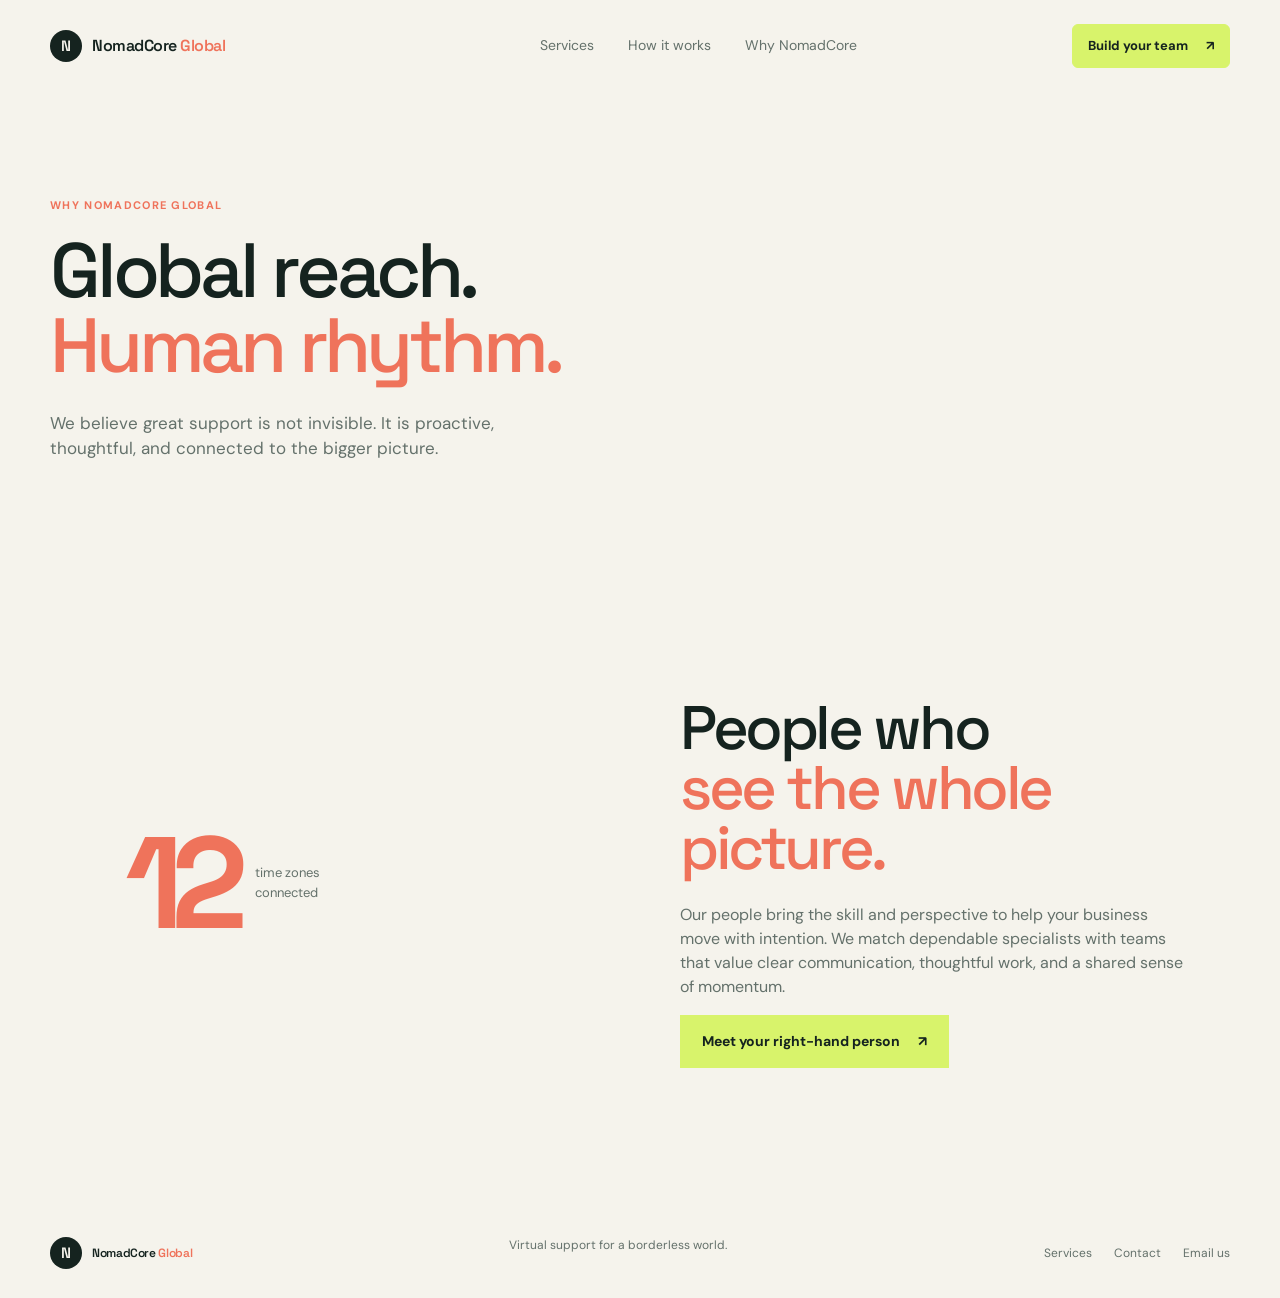
==== about.html @ 31a0516f "Create NomadCore Global website" ====
<!doctype html>
<html lang="en">
<head>
	<meta charset="utf-8">
	<meta name="viewport" content="width=device-width, initial-scale=1">
	<meta name="description" content="Learn why NomadCore Global takes a human, thoughtful approach to remote support.">
	<title>Why NomadCore | NomadCore Global</title>
	<link rel="preconnect" href="https://fonts.googleapis.com">
	<link rel="preconnect" href="https://fonts.gstatic.com" crossorigin>
	<link href="https://fonts.googleapis.com/css2?family=DM+Sans:wght@400;500;600;700&family=Space+Grotesk:wght@500;600;700&display=swap" rel="stylesheet">
	<link href="https://cdn.jsdelivr.net/npm/bootstrap@5.3.3/dist/css/bootstrap.min.css" rel="stylesheet">
	<link rel="stylesheet" href="style.css">
</head>
<body>
	<header class="site-header">
		<a class="brand" href="index.html" aria-label="NomadCore Global home"><span class="brand-mark">N</span><span>NomadCore <strong>Global</strong></span></a>
		<nav class="main-nav" aria-label="Main navigation"><a href="services.html">Services</a><a href="how-it-works.html">How it works</a><a href="about.html">Why NomadCore</a></nav>
		<a class="button button-small btn" href="contact.html">Build your team <span aria-hidden="true">↗</span></a>
	</header>
	<main>
		<section class="section-wrap about-page-intro"><p class="eyebrow">Why NomadCore Global</p><h1>Global reach.<br><em>Human rhythm.</em></h1><p class="hero-text">We believe great support is not invisible. It is proactive, thoughtful, and connected to the bigger picture.</p></section>
		<section class="section-wrap about-section about-page-section"><div class="about-stat"><strong>12</strong><span>time zones<br>connected</span></div><div class="about-copy"><h2>People who<br><em>see the whole picture.</em></h2><p>Our people bring the skill and perspective to help your business move with intention. We match dependable specialists with teams that value clear communication, thoughtful work, and a shared sense of momentum.</p><a class="button" href="contact.html">Meet your right-hand person <span aria-hidden="true">↗</span></a></div></section>
	</main>
	<footer class="site-footer"><a class="brand" href="index.html"><span class="brand-mark">N</span><span>NomadCore <strong>Global</strong></span></a><p>Virtual support for a borderless world.</p><div class="footer-links"><a href="services.html">Services</a><a href="contact.html">Contact</a><a href="mailto:hello@nomadcore.global">Email us</a></div></footer>
</body>
<script src="https://cdn.jsdelivr.net/npm/bootstrap@5.3.3/dist/js/bootstrap.bundle.min.js"></script>
</html>
---- style.css ----
:root { --ink: #15231f; --muted: #64716b; --cream: #f5f3ec; --lime: #d8f36b; --line: #dce2d8; --coral: #ef735b; }
* { box-sizing: border-box; }
html { scroll-behavior: smooth; }
body { margin: 0; color: var(--ink); background: var(--cream); font-family: "DM Sans", sans-serif; line-height: 1.5; }
a { color: inherit; text-decoration: none; }
.site-header, .site-footer, .section-wrap { width: min(1180px, calc(100% - 80px)); margin-inline: auto; }
.site-header { display: flex; align-items: center; justify-content: space-between; padding: 24px 0; }
.brand { display: inline-flex; align-items: center; gap: 10px; font-family: "Space Grotesk", sans-serif; font-weight: 600; letter-spacing: -.03em; }
.brand strong { color: var(--coral); font-weight: 600; }
.brand-mark { display: grid; place-items: center; width: 32px; height: 32px; color: var(--cream); background: var(--ink); border-radius: 50%; font-size: 15px; }
.main-nav { display: flex; gap: 34px; margin-left: 100px; color: var(--muted); font-size: 14px; }
.main-nav a, .footer-links a { transition: color .2s ease; }.main-nav a:hover, .footer-links a:hover { color: var(--coral); }
.button { display: inline-flex; align-items: center; gap: 18px; padding: 15px 21px; color: var(--ink); background: var(--lime); border: 1px solid var(--lime); font-weight: 700; font-size: 14px; transition: transform .2s ease, background .2s ease; }.button:hover { transform: translateY(-3px); background: #e4ff88; }.button-small { padding: 11px 15px; font-size: 13px; }
.hero { display: grid; grid-template-columns: 1fr .87fr; gap: 90px; align-items: center; min-height: 670px; padding: 65px 0 100px; }
.eyebrow { display: flex; align-items: center; gap: 9px; margin: 0 0 20px; color: var(--coral); font-size: 11px; font-weight: 700; letter-spacing: .12em; text-transform: uppercase; }.eyebrow-dot { width: 7px; height: 7px; background: var(--coral); border-radius: 50%; }
h1, h2, h3, p { margin-top: 0; } h1, h2 { font-family: "Space Grotesk", sans-serif; letter-spacing: -.055em; line-height: .98; } h1 { max-width: 680px; margin-bottom: 27px; font-size: clamp(48px, 6vw, 82px); } h2 { margin-bottom: 25px; font-size: clamp(38px, 4.8vw, 62px); } em { color: var(--coral); font-style: normal; }
.hero-text { max-width: 500px; color: var(--muted); font-size: 17px; }.hero-actions { display: flex; align-items: center; gap: 28px; margin-top: 35px; }.text-link { display: inline-flex; gap: 11px; align-items: center; border-bottom: 1px solid var(--ink); padding-bottom: 4px; font-size: 14px; font-weight: 700; }.text-link span { color: var(--coral); }
.page-intro, .about-page-intro { padding: 105px 0 80px; }.page-intro h1, .about-page-intro h1 { margin-bottom: 27px; }.page-hero { padding: 105px 0 95px; }.page-hero h1 { margin-bottom: 0; }.process-section { padding-top: 0; }.services-page-section { padding-top: 0; }.about-page-section { padding-top: 45px; }.contact-page-section { min-height: 520px; display: grid; place-items: center; }
.hero-proof { display: flex; align-items: center; gap: 14px; margin-top: 70px; color: var(--muted); font-size: 11px; line-height: 1.45; }.hero-proof strong { color: var(--ink); font-size: 12px; }.avatar-stack { display: flex; padding-left: 6px; }.avatar-stack span { display: grid; place-items: center; width: 32px; height: 32px; margin-left: -6px; border: 2px solid var(--cream); border-radius: 50%; background: var(--coral); color: white; font-size: 9px; font-weight: 700; }.avatar-stack span:nth-child(2) { background: #8ab3a1; }.avatar-stack span:nth-child(3) { background: #e2a36a; }
.hero-visual { position: relative; }.visual-frame { position: relative; height: 545px; margin-right: 35px; overflow: hidden; border-radius: 180px 180px 0 0; }.visual-frame::after { position: absolute; inset: 0; content: ""; background: linear-gradient(180deg, transparent 55%, rgba(21,35,31,.33)); }.visual-frame img { width: 100%; height: 100%; object-fit: cover; }.availability-card { position: absolute; z-index: 2; right: -35px; bottom: 42px; display: grid; grid-template-columns: auto 1fr auto; align-items: center; gap: 9px; width: 205px; padding: 15px; background: white; box-shadow: 0 12px 28px rgba(21,35,31,.12); font-size: 11px; }.availability-card span:last-child { color: var(--coral); font-weight: 700; }.status-dot { width: 7px; height: 7px; background: #62ba76; border-radius: 50%; }.location-note { position: absolute; left: -37px; bottom: -17px; display: flex; align-items: center; gap: 10px; padding: 14px 18px; background: var(--lime); font-size: 11px; line-height: 1.2; }.location-note > span:first-child { font-size: 22px; }.location-note strong { font-size: 13px; }
.marquee { overflow: hidden; color: var(--cream); background: var(--ink); }.marquee-inner { display: flex; justify-content: space-around; align-items: center; min-width: 850px; padding: 18px 0; font-family: "Space Grotesk", sans-serif; font-size: 12px; letter-spacing: .15em; }.marquee i { color: var(--lime); font-style: normal; }
.services-section { padding: 120px 0 130px; }.section-heading { display: flex; justify-content: space-between; gap: 50px; align-items: end; margin-bottom: 55px; }.section-heading h2 { margin-bottom: 0; }.section-intro { max-width: 310px; margin-bottom: 5px; color: var(--muted); font-size: 15px; }.service-grid { display: grid; grid-template-columns: repeat(3, 1fr); gap: 17px; }.service-card { position: relative; min-height: 355px; padding: 30px; border: 1px solid var(--line); transition: transform .2s ease, box-shadow .2s ease; }.service-card:hover { transform: translateY(-6px); box-shadow: 0 16px 28px rgba(21,35,31,.08); }.service-card.featured { color: var(--cream); background: var(--ink); border-color: var(--ink); }.service-number { color: var(--coral); font-family: "Space Grotesk", sans-serif; font-size: 12px; }.service-icon { margin: 44px 0 21px; color: var(--coral); font-size: 33px; }.service-card h3 { margin-bottom: 12px; font-family: "Space Grotesk", sans-serif; font-size: 22px; letter-spacing: -.04em; }.service-card p { max-width: 270px; margin-bottom: 27px; color: var(--muted); font-size: 13px; }.featured p { color: #b7c2b9; }.service-card a { position: absolute; bottom: 30px; font-size: 12px; font-weight: 700; }.service-card a span { margin-left: 8px; color: var(--coral); }
.dark-section { padding: 115px 0; color: var(--cream); background: var(--ink); }.process-layout { display: grid; grid-template-columns: .8fr 1fr; gap: 130px; }.light { color: var(--lime); }.dark-copy { max-width: 370px; margin: 32px 0; color: #a9b8ae; font-size: 15px; }.button-light { color: var(--ink); background: var(--lime); }.steps { border-top: 1px solid #405149; }.step { display: grid; grid-template-columns: 60px 1fr; gap: 20px; padding: 28px 0; border-bottom: 1px solid #405149; }.step > span { color: var(--coral); font-size: 12px; }.step h3 { margin-bottom: 8px; font-family: "Space Grotesk", sans-serif; font-size: 19px; letter-spacing: -.03em; }.step p { max-width: 400px; margin: 0; color: #99a99e; font-size: 13px; }
.about-section { display: grid; grid-template-columns: 1fr 1.1fr; gap: 130px; align-items: center; padding: 140px 0; }.about-stat { display: flex; align-items: center; gap: 20px; padding-left: 15%; }.about-stat strong { color: var(--coral); font-family: "Space Grotesk", sans-serif; font-size: 130px; letter-spacing: -.1em; line-height: .8; }.about-stat span { color: var(--muted); font-size: 13px; }.about-copy { max-width: 510px; }.about-copy p:not(.eyebrow) { color: var(--muted); font-size: 16px; }
.contact-section { padding: 105px 0; color: var(--cream); background: var(--coral); }.contact-inner { text-align: center; }.contact-section .eyebrow { justify-content: center; color: var(--ink); }.contact-section h2 { margin-bottom: 20px; }.contact-section p:not(.eyebrow) { max-width: 400px; margin: 0 auto 30px; color: #ffe2d9; font-size: 15px; }.contact-section em { color: var(--ink); }
.site-footer { display: flex; align-items: center; justify-content: space-between; gap: 25px; padding: 28px 0; font-size: 12px; }.site-footer p { color: var(--muted); }.footer-links { display: flex; gap: 22px; color: var(--muted); }
@media (max-width: 800px) { .site-header, .site-footer, .section-wrap { width: min(100% - 40px, 560px); }.main-nav { display: none; }.site-header .button-small { display: inline-flex; }.hero { display: block; padding: 50px 0 85px; }.hero h1 { font-size: clamp(47px, 13vw, 70px); }.hero-visual { margin-top: 70px; }.visual-frame { height: 430px; margin-right: 20px; }.availability-card { right: -20px; }.location-note { left: -12px; }.page-intro, .about-page-intro, .page-hero { padding: 70px 0 55px; }.section-heading, .process-layout, .about-section { display: block; }.section-heading { margin-bottom: 36px; }.section-intro { margin-top: 25px; }.service-grid { grid-template-columns: 1fr; }.service-card { min-height: 315px; }.process-layout > div:first-child { margin-bottom: 65px; }.about-stat { justify-content: center; padding: 0; margin-bottom: 80px; }.about-stat strong { font-size: 110px; }.site-footer { align-items: flex-start; flex-direction: column; }.site-footer p { margin-bottom: 0; }.footer-links { flex-wrap: wrap; } }
@media (max-width: 440px) { .site-header .button-small { padding: 9px; font-size: 11px; }.brand { font-size: 13px; }.hero-actions { align-items: flex-start; flex-direction: column; gap: 22px; }.availability-card { bottom: 22px; }.marquee-inner { gap: 28px; justify-content: flex-start; }.contact-section { padding: 80px 0; } }
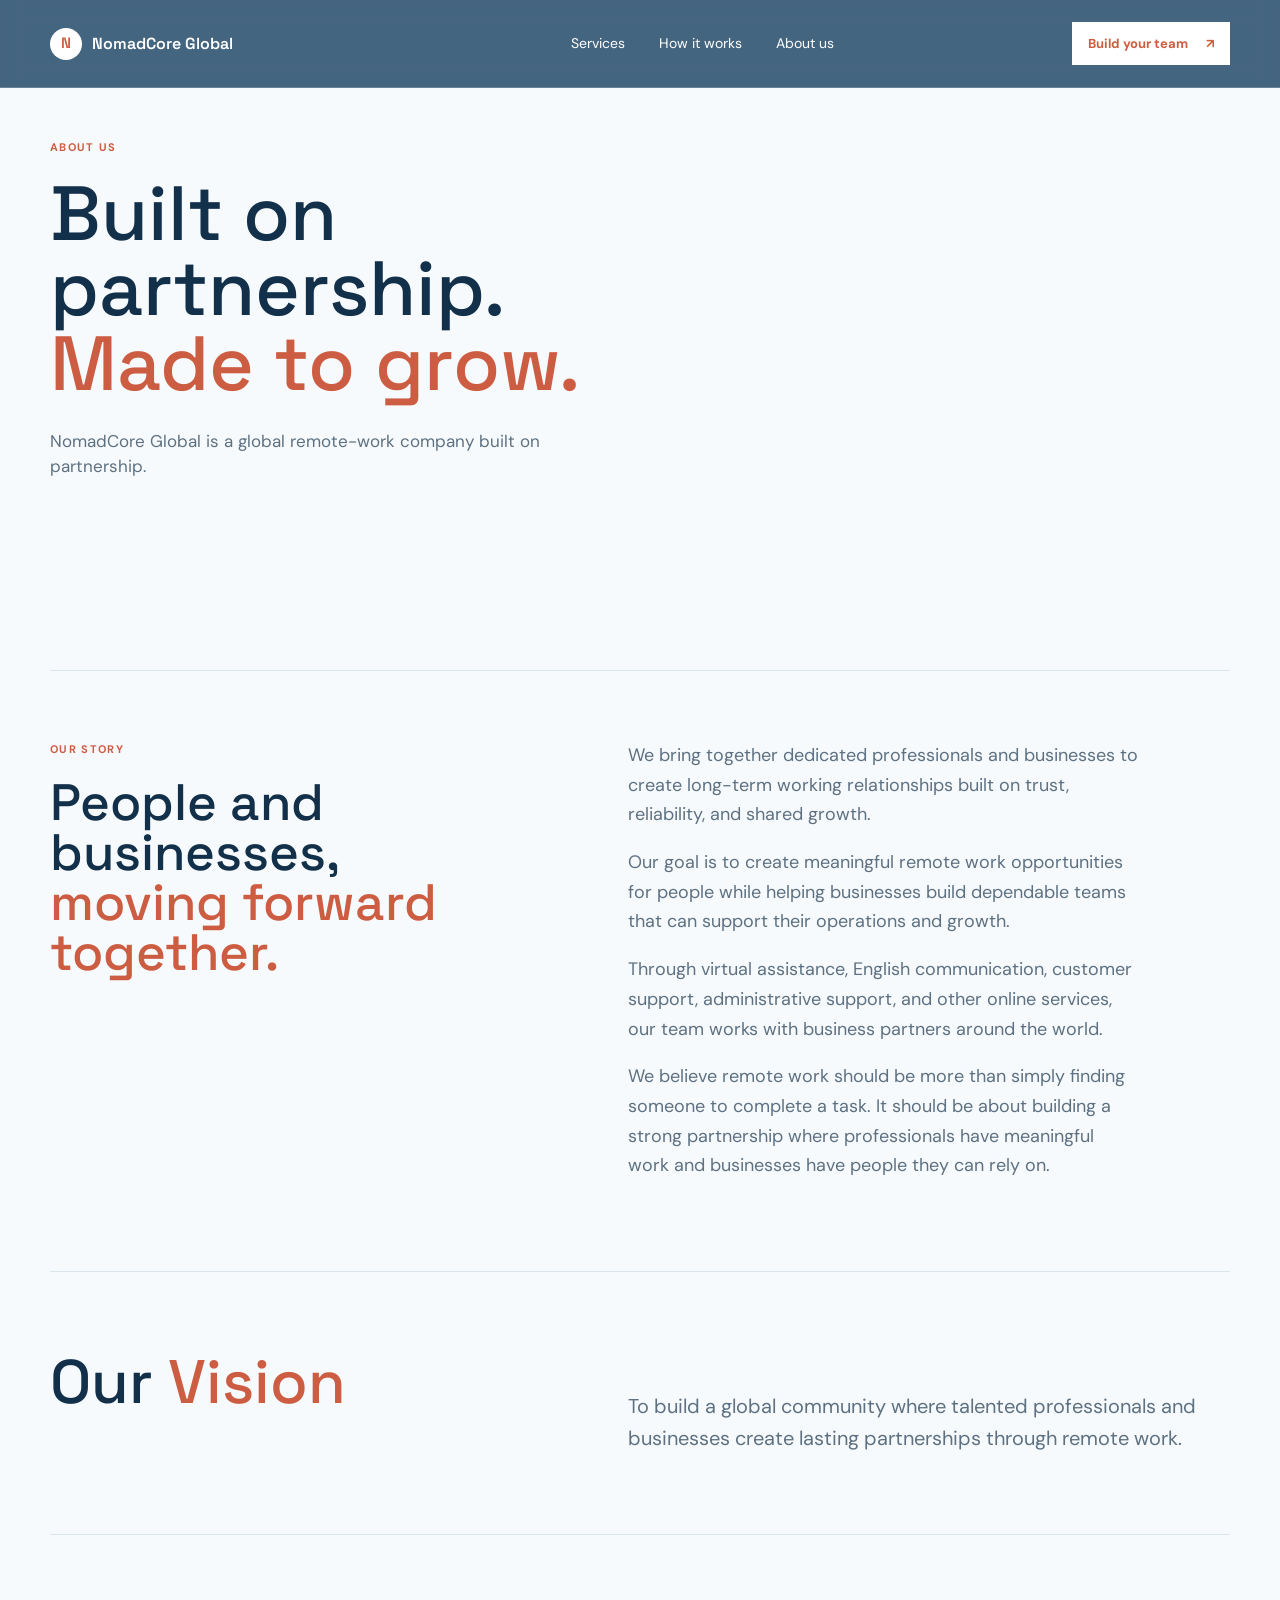
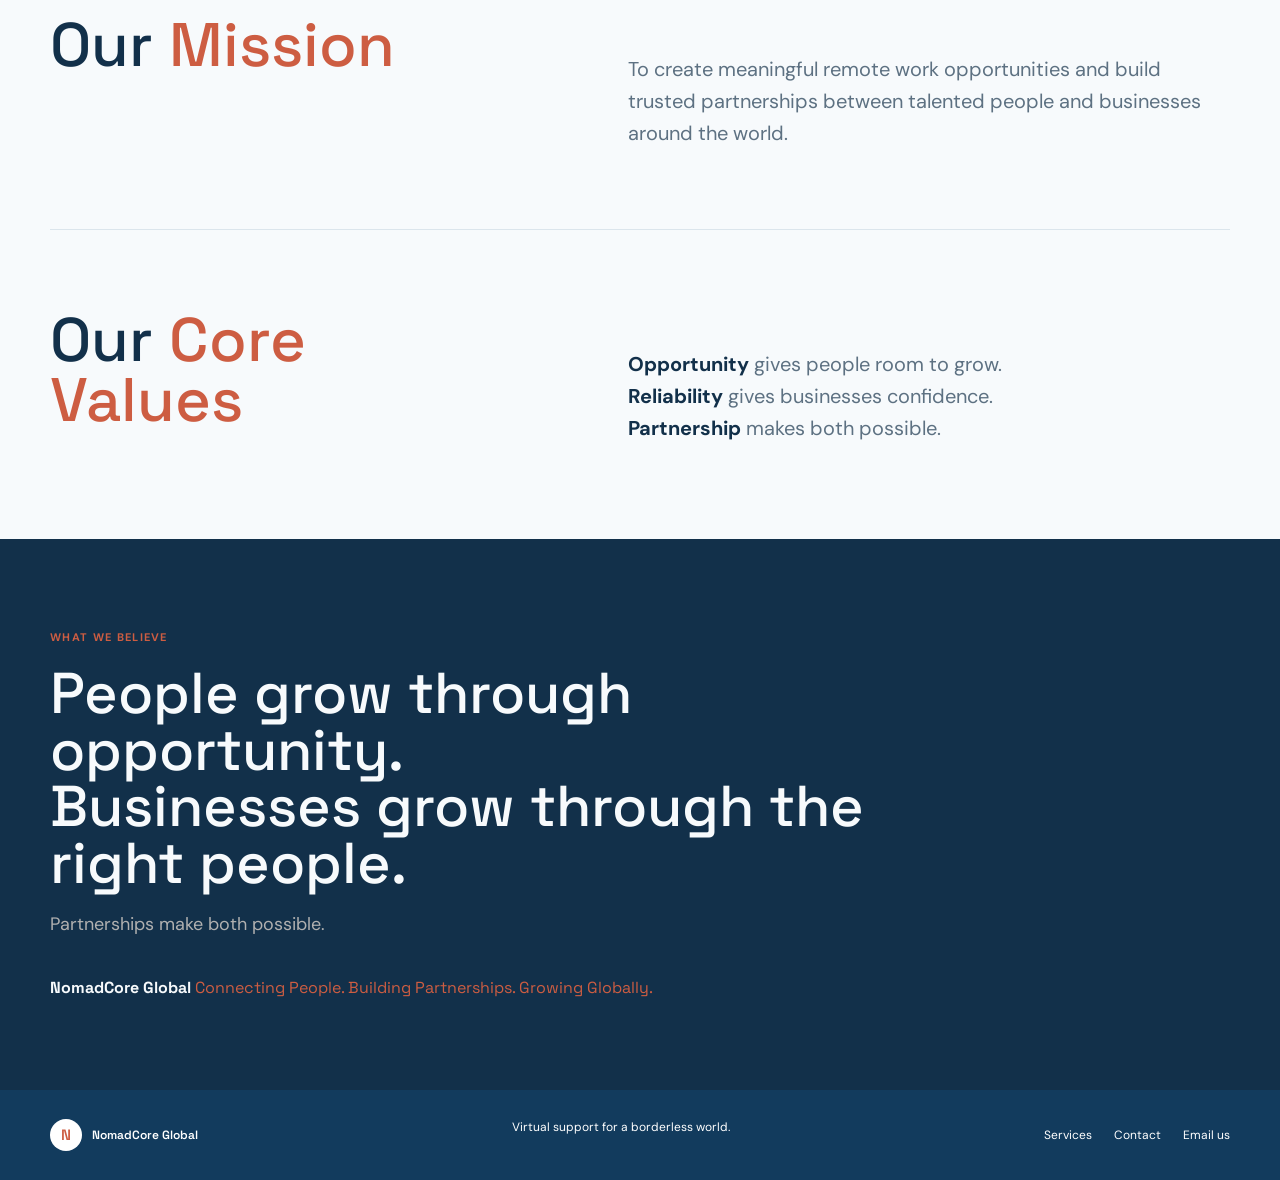
==== commit 2f3f08c2: "changes on UI and fix some errors and added some information" ====
--- a/about.html
+++ b/about.html
@@ -3,25 +3,29 @@
 <head>
 	<meta charset="utf-8">
 	<meta name="viewport" content="width=device-width, initial-scale=1">
-	<meta name="description" content="Learn why NomadCore Global takes a human, thoughtful approach to remote support.">
-	<title>Why NomadCore | NomadCore Global</title>
+	<meta name="description" content="Learn about NomadCore Global, a remote-work company built on meaningful partnerships.">
+	<title>About Us | NomadCore Global</title>
 	<link rel="preconnect" href="https://fonts.googleapis.com">
 	<link rel="preconnect" href="https://fonts.gstatic.com" crossorigin>
 	<link href="https://fonts.googleapis.com/css2?family=DM+Sans:wght@400;500;600;700&family=Space+Grotesk:wght@500;600;700&display=swap" rel="stylesheet">
-	<link href="https://cdn.jsdelivr.net/npm/bootstrap@5.3.3/dist/css/bootstrap.min.css" rel="stylesheet">
+	<link href="https://cdn.jsdelivr.net/npm/bootstrap@5.3.8/dist/css/bootstrap.min.css" rel="stylesheet" integrity="sha384-sRIl4kxILFvY47J16cr9ZwB07vP4J8+LH7qKQnuqkuIAvNWLzeN8tE5YBujZqJLB" crossorigin="anonymous">
 	<link rel="stylesheet" href="style.css">
 </head>
 <body>
 	<header class="site-header">
 		<a class="brand" href="index.html" aria-label="NomadCore Global home"><span class="brand-mark">N</span><span>NomadCore <strong>Global</strong></span></a>
-		<nav class="main-nav" aria-label="Main navigation"><a href="services.html">Services</a><a href="how-it-works.html">How it works</a><a href="about.html">Why NomadCore</a></nav>
+		<button class="nav-toggle btn btn-outline-light" type="button" data-bs-toggle="collapse" data-bs-target="#site-navigation" aria-controls="site-navigation" aria-expanded="false" aria-label="Toggle navigation"><span aria-hidden="true">&#9776;</span></button><nav class="main-nav collapse" id="site-navigation" aria-label="Main navigation"><a href="services.html">Services</a><a href="how-it-works.html">How it works</a><a href="about.html">About us</a></nav>
 		<a class="button button-small btn" href="contact.html">Build your team <span aria-hidden="true">↗</span></a>
 	</header>
 	<main>
-		<section class="section-wrap about-page-intro"><p class="eyebrow">Why NomadCore Global</p><h1>Global reach.<br><em>Human rhythm.</em></h1><p class="hero-text">We believe great support is not invisible. It is proactive, thoughtful, and connected to the bigger picture.</p></section>
-		<section class="section-wrap about-section about-page-section"><div class="about-stat"><strong>12</strong><span>time zones<br>connected</span></div><div class="about-copy"><h2>People who<br><em>see the whole picture.</em></h2><p>Our people bring the skill and perspective to help your business move with intention. We match dependable specialists with teams that value clear communication, thoughtful work, and a shared sense of momentum.</p><a class="button" href="contact.html">Meet your right-hand person <span aria-hidden="true">↗</span></a></div></section>
+		<section class="section-wrap about-intro"><p class="eyebrow">About us</p><h1>Built on partnership.<br><em>Made to grow.</em></h1><p class="hero-text">NomadCore Global is a global remote-work company built on partnership.</p></section>
+		<section class="section-wrap about-story"><div><p class="eyebrow">Our story</p><h2>People and businesses, <em>moving forward together.</em></h2></div><div class="about-copy"><p>We bring together dedicated professionals and businesses to create long-term working relationships built on trust, reliability, and shared growth.</p><p>Our goal is to create meaningful remote work opportunities for people while helping businesses build dependable teams that can support their operations and growth.</p><p>Through virtual assistance, English communication, customer support, administrative support, and other online services, our team works with business partners around the world.</p><p>We believe remote work should be more than simply finding someone to complete a task. It should be about building a strong partnership where professionals have meaningful work and businesses have people they can rely on.</p></div></section>
+		<section class="section-wrap about-focus"><div><h2>Our <em>Vision</em></h2></div><p>To build a global community where talented professionals and businesses create lasting partnerships through remote work.</p></section>
+		<section class="section-wrap about-focus"><div><h2>Our <em>Mission</em></h2></div><p>To create meaningful remote work opportunities and build trusted partnerships between talented people and businesses around the world.</p></section>
+		<section class="section-wrap about-focus about-values"><div><h2>Our <em>Core Values</em></h2></div><p><strong>Opportunity</strong> gives people room to grow.<br><strong>Reliability</strong> gives businesses confidence.<br><strong>Partnership</strong> makes both possible.</p></section>
+		<section class="about-belief"><div class="section-wrap"><p class="eyebrow light">What we believe</p><h2>People grow through opportunity.<br>Businesses grow through the right people.</h2><p>Partnerships make both possible.</p><strong>NomadCore Global <em>Connecting People. Building Partnerships. Growing Globally.</em></strong></div></section>
 	</main>
 	<footer class="site-footer"><a class="brand" href="index.html"><span class="brand-mark">N</span><span>NomadCore <strong>Global</strong></span></a><p>Virtual support for a borderless world.</p><div class="footer-links"><a href="services.html">Services</a><a href="contact.html">Contact</a><a href="mailto:hello@nomadcore.global">Email us</a></div></footer>
 </body>
-<script src="https://cdn.jsdelivr.net/npm/bootstrap@5.3.3/dist/js/bootstrap.bundle.min.js"></script>
+<script src="https://cdn.jsdelivr.net/npm/bootstrap@5.3.8/dist/js/bootstrap.bundle.min.js"></script>
 </html>
--- a/style.css
+++ b/style.css
@@ -1,28 +1,39 @@
-:root { --ink: #15231f; --muted: #64716b; --cream: #f5f3ec; --lime: #d8f36b; --line: #dce2d8; --coral: #ef735b; }
+:root { --ink: #12304a; --muted: #5d7182; --cream: #f7fafc; --red: #CD5D42; --red-dark: #a94632; --maroon: #123b5d; --line: #dbe5ec; --coral: var(--red); }
 * { box-sizing: border-box; }
 html { scroll-behavior: smooth; }
 body { margin: 0; color: var(--ink); background: var(--cream); font-family: "DM Sans", sans-serif; line-height: 1.5; }
 a { color: inherit; text-decoration: none; }
-.site-header, .site-footer, .section-wrap { width: min(1180px, calc(100% - 80px)); margin-inline: auto; }
-.site-header { display: flex; align-items: center; justify-content: space-between; padding: 24px 0; }
-.brand { display: inline-flex; align-items: center; gap: 10px; font-family: "Space Grotesk", sans-serif; font-weight: 600; letter-spacing: -.03em; }
-.brand strong { color: var(--coral); font-weight: 600; }
-.brand-mark { display: grid; place-items: center; width: 32px; height: 32px; color: var(--cream); background: var(--ink); border-radius: 50%; font-size: 15px; }
-.main-nav { display: flex; gap: 34px; margin-left: 100px; color: var(--muted); font-size: 14px; }
-.main-nav a, .footer-links a { transition: color .2s ease; }.main-nav a:hover, .footer-links a:hover { color: var(--coral); }
-.button { display: inline-flex; align-items: center; gap: 18px; padding: 15px 21px; color: var(--ink); background: var(--lime); border: 1px solid var(--lime); font-weight: 700; font-size: 14px; transition: transform .2s ease, background .2s ease; }.button:hover { transform: translateY(-3px); background: #e4ff88; }.button-small { padding: 11px 15px; font-size: 13px; }
-.hero { display: grid; grid-template-columns: 1fr .87fr; gap: 90px; align-items: center; min-height: 670px; padding: 65px 0 100px; }
+.site-header, .site-footer, .section-wrap { width: min(1180px, calc(100% - 96px)); margin-inline: auto; }
+.site-header { position: fixed; top: 0; right: 0; left: 0; z-index: 1030; display: flex; align-items: center; justify-content: space-between; width: 100%; max-width: none; height: 88px; min-height: 88px; padding: 24px max(48px, calc((100% - 1180px) / 2)); color: white; background: rgba(18, 59, 93, .78); border-bottom: 1px solid rgba(255, 255, 255, .2); backdrop-filter: blur(12px); -webkit-backdrop-filter: blur(12px); }
+.brand { display: inline-flex; align-items: center; gap: 10px; font-family: "Space Grotesk", sans-serif; font-weight: 600; letter-spacing: 0; }
+.brand strong { color: white; font-weight: 600; }
+.brand-mark { display: grid; place-items: center; width: 32px; height: 32px; color: var(--red); background: white; border-radius: 50%; font-size: 15px; }
+.main-nav { display: flex; gap: 34px; margin-left: 100px; color: white; font-size: 14px; }
+.main-nav a, .footer-links a { transition: opacity .2s ease; }.main-nav a:hover, .footer-links a:hover { opacity: .7; }
+.site-header .button-small { color: var(--red); background: white; border-color: white; }
+.button { display: inline-flex; align-items: center; gap: 18px; padding: 15px 21px; color: white; background: var(--red); border: 1px solid var(--red); border-radius: 0; font-weight: 700; font-size: 14px; transition: transform .2s ease, background .2s ease; }.button:hover { transform: translateY(-3px); color: white; background: var(--red-dark); border-color: var(--red-dark); }.button-small { padding: 11px 15px; font-size: 13px; }
+.hero { display: grid; grid-template-columns: 1fr .87fr; gap: 90px; align-items: center; min-height: 670px; padding: 140px 0 100px; }
 .eyebrow { display: flex; align-items: center; gap: 9px; margin: 0 0 20px; color: var(--coral); font-size: 11px; font-weight: 700; letter-spacing: .12em; text-transform: uppercase; }.eyebrow-dot { width: 7px; height: 7px; background: var(--coral); border-radius: 50%; }
-h1, h2, h3, p { margin-top: 0; } h1, h2 { font-family: "Space Grotesk", sans-serif; letter-spacing: -.055em; line-height: .98; } h1 { max-width: 680px; margin-bottom: 27px; font-size: clamp(48px, 6vw, 82px); } h2 { margin-bottom: 25px; font-size: clamp(38px, 4.8vw, 62px); } em { color: var(--coral); font-style: normal; }
+h1, h2, h3, p { margin-top: 0; } h1, h2 { font-family: "Space Grotesk", sans-serif; letter-spacing: 0; line-height: .98; } h1 { max-width: 680px; margin-bottom: 27px; font-size: clamp(48px, 6vw, 82px); } h2 { margin-bottom: 25px; font-size: clamp(38px, 4.8vw, 62px); } em { color: var(--red); font-style: normal; }
 .hero-text { max-width: 500px; color: var(--muted); font-size: 17px; }.hero-actions { display: flex; align-items: center; gap: 28px; margin-top: 35px; }.text-link { display: inline-flex; gap: 11px; align-items: center; border-bottom: 1px solid var(--ink); padding-bottom: 4px; font-size: 14px; font-weight: 700; }.text-link span { color: var(--coral); }
 .page-intro, .about-page-intro { padding: 105px 0 80px; }.page-intro h1, .about-page-intro h1 { margin-bottom: 27px; }.page-hero { padding: 105px 0 95px; }.page-hero h1 { margin-bottom: 0; }.process-section { padding-top: 0; }.services-page-section { padding-top: 0; }.about-page-section { padding-top: 45px; }.contact-page-section { min-height: 520px; display: grid; place-items: center; }
-.hero-proof { display: flex; align-items: center; gap: 14px; margin-top: 70px; color: var(--muted); font-size: 11px; line-height: 1.45; }.hero-proof strong { color: var(--ink); font-size: 12px; }.avatar-stack { display: flex; padding-left: 6px; }.avatar-stack span { display: grid; place-items: center; width: 32px; height: 32px; margin-left: -6px; border: 2px solid var(--cream); border-radius: 50%; background: var(--coral); color: white; font-size: 9px; font-weight: 700; }.avatar-stack span:nth-child(2) { background: #8ab3a1; }.avatar-stack span:nth-child(3) { background: #e2a36a; }
-.hero-visual { position: relative; }.visual-frame { position: relative; height: 545px; margin-right: 35px; overflow: hidden; border-radius: 180px 180px 0 0; }.visual-frame::after { position: absolute; inset: 0; content: ""; background: linear-gradient(180deg, transparent 55%, rgba(21,35,31,.33)); }.visual-frame img { width: 100%; height: 100%; object-fit: cover; }.availability-card { position: absolute; z-index: 2; right: -35px; bottom: 42px; display: grid; grid-template-columns: auto 1fr auto; align-items: center; gap: 9px; width: 205px; padding: 15px; background: white; box-shadow: 0 12px 28px rgba(21,35,31,.12); font-size: 11px; }.availability-card span:last-child { color: var(--coral); font-weight: 700; }.status-dot { width: 7px; height: 7px; background: #62ba76; border-radius: 50%; }.location-note { position: absolute; left: -37px; bottom: -17px; display: flex; align-items: center; gap: 10px; padding: 14px 18px; background: var(--lime); font-size: 11px; line-height: 1.2; }.location-note > span:first-child { font-size: 22px; }.location-note strong { font-size: 13px; }
-.marquee { overflow: hidden; color: var(--cream); background: var(--ink); }.marquee-inner { display: flex; justify-content: space-around; align-items: center; min-width: 850px; padding: 18px 0; font-family: "Space Grotesk", sans-serif; font-size: 12px; letter-spacing: .15em; }.marquee i { color: var(--lime); font-style: normal; }
-.services-section { padding: 120px 0 130px; }.section-heading { display: flex; justify-content: space-between; gap: 50px; align-items: end; margin-bottom: 55px; }.section-heading h2 { margin-bottom: 0; }.section-intro { max-width: 310px; margin-bottom: 5px; color: var(--muted); font-size: 15px; }.service-grid { display: grid; grid-template-columns: repeat(3, 1fr); gap: 17px; }.service-card { position: relative; min-height: 355px; padding: 30px; border: 1px solid var(--line); transition: transform .2s ease, box-shadow .2s ease; }.service-card:hover { transform: translateY(-6px); box-shadow: 0 16px 28px rgba(21,35,31,.08); }.service-card.featured { color: var(--cream); background: var(--ink); border-color: var(--ink); }.service-number { color: var(--coral); font-family: "Space Grotesk", sans-serif; font-size: 12px; }.service-icon { margin: 44px 0 21px; color: var(--coral); font-size: 33px; }.service-card h3 { margin-bottom: 12px; font-family: "Space Grotesk", sans-serif; font-size: 22px; letter-spacing: -.04em; }.service-card p { max-width: 270px; margin-bottom: 27px; color: var(--muted); font-size: 13px; }.featured p { color: #b7c2b9; }.service-card a { position: absolute; bottom: 30px; font-size: 12px; font-weight: 700; }.service-card a span { margin-left: 8px; color: var(--coral); }
-.dark-section { padding: 115px 0; color: var(--cream); background: var(--ink); }.process-layout { display: grid; grid-template-columns: .8fr 1fr; gap: 130px; }.light { color: var(--lime); }.dark-copy { max-width: 370px; margin: 32px 0; color: #a9b8ae; font-size: 15px; }.button-light { color: var(--ink); background: var(--lime); }.steps { border-top: 1px solid #405149; }.step { display: grid; grid-template-columns: 60px 1fr; gap: 20px; padding: 28px 0; border-bottom: 1px solid #405149; }.step > span { color: var(--coral); font-size: 12px; }.step h3 { margin-bottom: 8px; font-family: "Space Grotesk", sans-serif; font-size: 19px; letter-spacing: -.03em; }.step p { max-width: 400px; margin: 0; color: #99a99e; font-size: 13px; }
-.about-section { display: grid; grid-template-columns: 1fr 1.1fr; gap: 130px; align-items: center; padding: 140px 0; }.about-stat { display: flex; align-items: center; gap: 20px; padding-left: 15%; }.about-stat strong { color: var(--coral); font-family: "Space Grotesk", sans-serif; font-size: 130px; letter-spacing: -.1em; line-height: .8; }.about-stat span { color: var(--muted); font-size: 13px; }.about-copy { max-width: 510px; }.about-copy p:not(.eyebrow) { color: var(--muted); font-size: 16px; }
-.contact-section { padding: 105px 0; color: var(--cream); background: var(--coral); }.contact-inner { text-align: center; }.contact-section .eyebrow { justify-content: center; color: var(--ink); }.contact-section h2 { margin-bottom: 20px; }.contact-section p:not(.eyebrow) { max-width: 400px; margin: 0 auto 30px; color: #ffe2d9; font-size: 15px; }.contact-section em { color: var(--ink); }
-.site-footer { display: flex; align-items: center; justify-content: space-between; gap: 25px; padding: 28px 0; font-size: 12px; }.site-footer p { color: var(--muted); }.footer-links { display: flex; gap: 22px; color: var(--muted); }
-@media (max-width: 800px) { .site-header, .site-footer, .section-wrap { width: min(100% - 40px, 560px); }.main-nav { display: none; }.site-header .button-small { display: inline-flex; }.hero { display: block; padding: 50px 0 85px; }.hero h1 { font-size: clamp(47px, 13vw, 70px); }.hero-visual { margin-top: 70px; }.visual-frame { height: 430px; margin-right: 20px; }.availability-card { right: -20px; }.location-note { left: -12px; }.page-intro, .about-page-intro, .page-hero { padding: 70px 0 55px; }.section-heading, .process-layout, .about-section { display: block; }.section-heading { margin-bottom: 36px; }.section-intro { margin-top: 25px; }.service-grid { grid-template-columns: 1fr; }.service-card { min-height: 315px; }.process-layout > div:first-child { margin-bottom: 65px; }.about-stat { justify-content: center; padding: 0; margin-bottom: 80px; }.about-stat strong { font-size: 110px; }.site-footer { align-items: flex-start; flex-direction: column; }.site-footer p { margin-bottom: 0; }.footer-links { flex-wrap: wrap; } }
+.hero-proof { display: flex; align-items: center; gap: 14px; margin-top: 70px; color: var(--muted); font-size: 11px; line-height: 1.45; }.hero-proof strong { color: var(--ink); font-size: 12px; }.avatar-stack { display: flex; padding-left: 6px; }.avatar-stack span { display: grid; place-items: center; width: 32px; height: 32px; margin-left: -6px; border: 2px solid var(--cream); border-radius: 50%; background: var(--red); color: white; font-size: 9px; font-weight: 700; }.avatar-stack span:nth-child(2) { background: #777; }.avatar-stack span:nth-child(3) { background: #aaa; }
+.hero-visual { position: relative; }.visual-frame { position: relative; height: 545px; margin-right: 35px; overflow: hidden; border: 1px solid var(--line); border-radius: 0 0 110px 0; }.visual-frame::after { position: absolute; inset: 0; content: ""; background: linear-gradient(180deg, transparent 55%, rgba(24,24,24,.33)); }.visual-frame img { width: 100%; height: 100%; object-fit: cover; }.location-note { position: absolute; left: -37px; bottom: -17px; display: flex; align-items: center; gap: 10px; padding: 14px 18px; color: white; background: var(--red); font-size: 11px; line-height: 1.2; }.location-note > span:first-child { font-size: 22px; }.location-note strong { font-size: 13px; }
+.marquee { overflow: hidden; color: var(--cream); background: var(--ink); }.marquee-inner { display: flex; justify-content: space-around; align-items: center; min-width: 850px; padding: 18px 0; font-family: "Space Grotesk", sans-serif; font-size: 12px; letter-spacing: 0; }.marquee i { color: var(--red); font-style: normal; }
+.services-section { padding: 120px 0 130px; }.section-heading { display: flex; justify-content: space-between; gap: 50px; align-items: end; margin-bottom: 55px; }.section-heading h2 { margin-bottom: 0; }.section-intro { max-width: 310px; margin-bottom: 5px; color: var(--muted); font-size: 15px; }.service-grid { display: grid; grid-template-columns: repeat(3, 1fr); gap: 17px; }.service-card { position: relative; min-height: 355px; padding: 30px; border: 1px solid var(--line); transition: transform .2s ease, box-shadow .2s ease; }.service-card:hover { transform: translateY(-6px); box-shadow: 0 16px 28px rgba(24,24,24,.08); }.service-card.featured { color: var(--cream); background: var(--ink); border-color: var(--ink); }.service-number { color: var(--red); font-family: "Space Grotesk", sans-serif; font-size: 12px; }.service-icon { margin: 44px 0 21px; color: var(--red); font-size: 33px; }.service-card h3 { margin-bottom: 12px; font-family: "Space Grotesk", sans-serif; font-size: 22px; letter-spacing: 0; }.service-card p { max-width: 270px; margin-bottom: 27px; color: var(--muted); font-size: 13px; }.featured p { color: #b7b7b7; }.service-card a { position: absolute; bottom: 30px; font-size: 12px; font-weight: 700; }.service-card a span { margin-left: 8px; color: var(--red); }
+.dark-section { padding: 115px 0; color: var(--ink); background: var(--cream); }.process-layout { display: grid; grid-template-columns: .8fr 1fr; gap: 130px; }.light { color: var(--red); }.dark-copy { max-width: 370px; margin: 32px 0; color: var(--muted); font-size: 15px; }.button-light { color: white; background: var(--red); border-color: var(--red); }.steps { border-top: 1px solid var(--line); }.step { display: grid; grid-template-columns: 60px 1fr; gap: 20px; padding: 28px 0; border-bottom: 1px solid var(--line); }.step > span { color: var(--red); font-size: 12px; }.step h3 { margin-bottom: 8px; color: var(--ink); font-family: "Space Grotesk", sans-serif; font-size: 19px; letter-spacing: 0; }.step p { max-width: 400px; margin: 0; color: var(--muted); font-size: 13px; }
+.about-section { display: grid; grid-template-columns: 1fr 1.1fr; gap: 130px; align-items: center; padding: 140px 0; }.about-stat { display: flex; align-items: center; gap: 20px; padding-left: 15%; }.about-stat strong { color: var(--red); font-family: "Space Grotesk", sans-serif; font-size: 130px; letter-spacing: 0; line-height: .8; }.about-stat span { color: var(--muted); font-size: 13px; }.about-copy { max-width: 510px; }.about-copy p:not(.eyebrow) { color: var(--muted); font-size: 16px; }
+.about-intro { display: flex; min-height: 670px; flex-direction: column; justify-content: center; padding: 65px 0 100px; }.about-intro h1 { max-width: 680px; margin-bottom: 27px; font-size: clamp(48px, 6vw, 82px); }.about-intro .hero-text { max-width: 500px; font-size: 17px; }.about-story { display: grid; grid-template-columns: .9fr 1.1fr; gap: 85px; padding: 70px 0 90px; border-top: 1px solid var(--line); }.about-story h2 { max-width: 440px; font-size: clamp(36px, 4vw, 55px); }.about-story .about-copy p { margin-bottom: 18px; font-size: 18px; line-height: 1.65; }.about-story .about-copy p:last-child { margin-bottom: 0; }.about-focus { display: grid; grid-template-columns: .9fr 1.1fr; gap: 85px; align-items: start; padding: 80px 0; border-top: 1px solid var(--line); }.about-focus h2 { max-width: 440px; margin: 0; font-size: clamp(36px, 4vw, 55px); }.about-focus > p { max-width: 600px; margin: 38px 0 0; color: var(--muted); font-size: 20px; line-height: 1.6; }.about-focus strong { color: var(--ink); }.about-values { padding-bottom: 95px; }.about-belief { padding: 90px 0; color: var(--cream); background: var(--ink); }.about-belief h2 { max-width: 850px; margin-bottom: 20px; font-size: clamp(34px, 4.5vw, 60px); }.about-belief > .section-wrap > p:not(.eyebrow) { color: #b0b0b0; font-size: 18px; }.about-belief > .section-wrap > strong { display: block; margin-top: 38px; font-family: "Space Grotesk", sans-serif; font-size: 16px; }.about-belief em { color: var(--red); font-weight: 400; }
+.contact-section { padding: 105px 0; color: var(--ink); background: var(--cream); }.contact-inner { text-align: center; }.contact-section .eyebrow { justify-content: center; color: var(--red); }.contact-section h2, .contact-section h1 { margin-bottom: 20px; }.contact-section p:not(.eyebrow) { max-width: 400px; margin: 0 auto 30px; color: var(--muted); font-size: 15px; }.contact-section em { color: var(--red); }
+.site-footer { display: flex; align-items: center; justify-content: space-between; gap: 25px; width: 100%; max-width: none; min-height: 88px; padding: 28px max(48px, calc((100% - 1180px) / 2)); color: white; background: var(--maroon); font-size: 12px; }.site-footer p { color: white; }.footer-links { display: flex; gap: 22px; color: white; }
+@media (max-width: 800px) { .site-header { width: 100%; height: 80px; min-height: 80px; padding: 20px; }.site-footer { width: 100%; min-height: 80px; padding: 24px 20px; }.section-wrap { width: min(100% - 40px, 560px); }.main-nav { display: none; }.site-header .button-small { display: inline-flex; }.hero { display: block; padding: 95px 0 85px; }.hero h1 { font-size: clamp(47px, 13vw, 70px); }.hero-visual { margin-top: 70px; }.visual-frame { height: 430px; margin-right: 20px; }.location-note { left: -12px; }.page-intro, .about-page-intro, .page-hero, .about-intro { padding: 95px 0 55px; }.section-heading, .process-layout, .about-section, .about-story, .about-pillars { display: block; }.section-heading { margin-bottom: 36px; }.section-intro { margin-top: 25px; }.service-grid { grid-template-columns: 1fr; }.service-card { min-height: 315px; }.process-layout > div:first-child { margin-bottom: 65px; }.about-stat { justify-content: center; padding: 0; margin-bottom: 80px; }.about-stat strong { font-size: 110px; }.about-story, .about-pillars { padding: 75px 0 85px; }.about-story .about-copy, .about-pillars .pillar-list { margin-top: 45px; }.about-belief { padding: 80px 0; }.about-belief > .section-wrap > strong { line-height: 1.5; }.site-footer { align-items: flex-start; flex-direction: column; }.site-footer p { margin-bottom: 0; }.footer-links { flex-wrap: wrap; } }
 @media (max-width: 440px) { .site-header .button-small { padding: 9px; font-size: 11px; }.brand { font-size: 13px; }.hero-actions { align-items: flex-start; flex-direction: column; gap: 22px; }.availability-card { bottom: 22px; }.marquee-inner { gap: 28px; justify-content: flex-start; }.contact-section { padding: 80px 0; } }
+.pillar-list article { display: block; }.pillar-list h3 { letter-spacing: 0; font-size: clamp(25px, 3vw, 42px); }.pillar-list article p { grid-column: auto; }.about-belief > .section-wrap > p:not(.eyebrow) { color: #b0b0b0; }.about-belief em { color: var(--red); }
+@media (min-width: 801px) { .pillar-list article { display: block; }.pillar-list article h3, .pillar-list article p { display: block; }.pillar-list article h3 { font-size: clamp(28px, 3vw, 42px); }.pillar-list article p { max-width: 600px; margin-top: 12px; font-size: 17px; } }
+.nav-toggle { display: none; }
+@media (min-width: 801px) { .main-nav.collapse:not(.show) { display: flex; } }
+@media (max-width: 800px) { .nav-toggle { display: inline-flex; order: 2; padding: 9px 12px; color: white; border-color: rgba(255, 255, 255, .7); }.site-header .button-small { display: none; }.main-nav { position: absolute; top: 100%; right: 20px; left: 20px; display: none; flex-direction: column; gap: 0; margin: 0; padding: 10px 16px; color: var(--ink); background: var(--cream); box-shadow: 0 12px 24px rgba(18, 48, 74, .12); }.main-nav.show { display: flex !important; }.main-nav a { padding: 10px 0; color: var(--ink); border-bottom: 1px solid var(--line); }.main-nav a:last-child { border-bottom: 0; } }
+@media (max-width: 800px) { .about-intro { display: block; min-height: 0; padding: 95px 0 55px; }.about-intro h1 { font-size: clamp(48px, 13vw, 70px); } }
+@media (max-width: 800px) { .about-focus { display: block; padding: 60px 0 70px; }.about-focus > p { margin-top: 30px; font-size: 18px; }.about-values { padding-bottom: 75px; } }
+.about-focus h2 { font-size: clamp(38px, 4.8vw, 62px); }
+@media (max-width: 800px) { .about-focus h2 { font-size: clamp(38px, 10vw, 56px); } }
